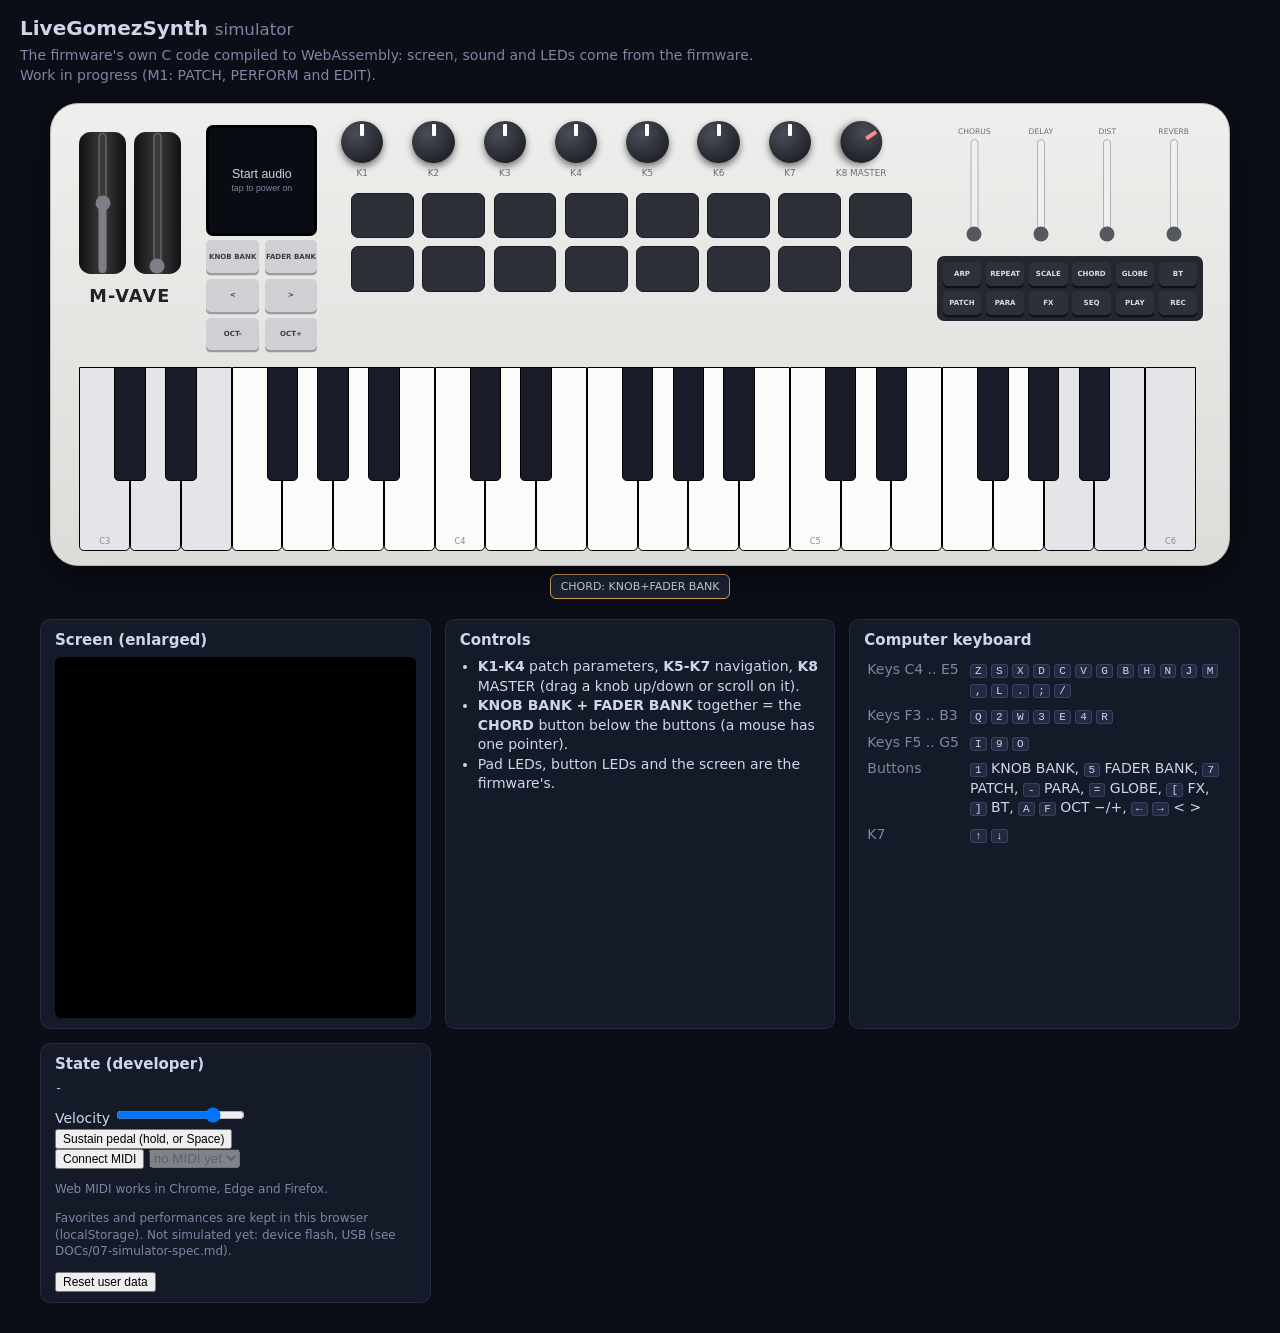
==== src/web/sim/index.html @ 79a20912 "LiveGomezSynth: live-performance firmware for the M-VAVE SMK-37 Pro Own firmware (OberVave voice cor" ====
<!doctype html>
<!-- SPDX-License-Identifier: GPL-3.0-only -->
<html lang="en">
  <head>
    <meta charset="utf-8" />
    <meta name="viewport" content="width=device-width, initial-scale=1" />
    <title>LiveGomezSynth Simulator</title>
    <link rel="stylesheet" href="sim.css" />
  </head>
  <body>
    <header class="top">
      <h1>LiveGomezSynth <small>simulator</small></h1>
      <p class="tag">
        The firmware's own C code compiled to WebAssembly: screen, sound and
        LEDs come from the firmware. Work in progress (M1: PATCH, PERFORM and
        EDIT).
      </p>
    </header>

    <main>
      <section class="stage">
        <div class="device" id="device" aria-label="Simulated SMK-37 Pro">
          <div class="wheels">
            <label class="wheel" title="Pitch wheel (springs back)"
              ><input id="pw" type="range" min="-100" max="100" value="0"
            /></label>
            <label class="wheel" title="Mod wheel"
              ><input id="mw" type="range" min="0" max="127" value="0"
            /></label>
          </div>
          <div class="logo">M-VAVE</div>
          <div class="screenbox">
            <canvas
              id="screen"
              width="240"
              height="240"
              aria-label="Screen"
            ></canvas>
            <button id="power" class="power">
              <span class="p1">Start audio</span
              ><span class="p2">tap to power on</span>
            </button>
          </div>
          <div class="btnsL" id="btnsL"></div>
          <div class="knobs" id="knobs"></div>
          <div class="pads" id="pads"></div>
          <div class="faders" id="faders"></div>
          <div class="btnsR" id="btnsR"></div>
          <div class="keys" id="keys" aria-label="Keyboard, C3 to C6"></div>
        </div>
        <div class="under" id="btns"></div>
      </section>

      <section class="info">
        <div class="box zoom">
          <h2>Screen (enlarged)</h2>
          <canvas id="screenBig" width="480" height="480"></canvas>
        </div>
        <div class="box">
          <h2>Controls</h2>
          <ul>
            <li>
              <b>K1-K4</b> patch parameters, <b>K5-K7</b> navigation,
              <b>K8</b> MASTER (drag a knob up/down or scroll on it).
            </li>
            <li>
              <b>KNOB BANK + FADER BANK</b> together = the <b>CHORD</b> button
              below the buttons (a mouse has one pointer).
            </li>
            <li>Pad LEDs, button LEDs and the screen are the firmware's.</li>
          </ul>
        </div>
        <div class="box">
          <h2>Computer keyboard</h2>
          <table class="map">
            <tr>
              <th>Keys C4 .. E5</th>
              <td>
                <kbd>Z</kbd> <kbd>S</kbd> <kbd>X</kbd> <kbd>D</kbd> <kbd>C</kbd>
                <kbd>V</kbd> <kbd>G</kbd> <kbd>B</kbd> <kbd>H</kbd> <kbd>N</kbd>
                <kbd>J</kbd> <kbd>M</kbd> <kbd>,</kbd> <kbd>L</kbd> <kbd>.</kbd>
                <kbd>;</kbd> <kbd>/</kbd>
              </td>
            </tr>
            <tr>
              <th>Keys F3 .. B3</th>
              <td>
                <kbd>Q</kbd> <kbd>2</kbd> <kbd>W</kbd> <kbd>3</kbd> <kbd>E</kbd>
                <kbd>4</kbd> <kbd>R</kbd>
              </td>
            </tr>
            <tr>
              <th>Keys F5 .. G5</th>
              <td><kbd>I</kbd> <kbd>9</kbd> <kbd>O</kbd></td>
            </tr>
            <tr>
              <th>Buttons</th>
              <td>
                <kbd>1</kbd> KNOB BANK, <kbd>5</kbd> FADER BANK,
                <kbd>7</kbd> PATCH, <kbd>-</kbd> PARA, <kbd>=</kbd> GLOBE,
                <kbd>[</kbd> FX, <kbd>]</kbd> BT, <kbd>A</kbd> <kbd>F</kbd> OCT
                &minus;/+, <kbd>&larr;</kbd> <kbd>&rarr;</kbd> &lt; &gt;
              </td>
            </tr>
            <tr>
              <th>K7</th>
              <td><kbd>&uarr;</kbd> <kbd>&darr;</kbd></td>
            </tr>
          </table>
        </div>
        <div class="box">
          <h2>State (developer)</h2>
          <pre id="state">-</pre>
          <label
            >Velocity
            <input id="vel" type="range" min="1" max="127" value="100"
          /></label>
          <button id="ped" class="small">Sustain pedal (hold, or Space)</button>
          <div class="midirow">
            <button id="midiBtn" class="small">Connect MIDI</button>
            <select id="midiSel" disabled>
              <option value="">no MIDI yet</option>
            </select>
          </div>
          <p class="hint" id="midiMsg">
            Web MIDI works in Chrome, Edge and Firefox.
          </p>
          <p class="hint">
            Favorites and performances are kept in this browser (localStorage).
            Not simulated yet: device flash, USB (see
            DOCs/07-simulator-spec.md).
          </p>
          <button id="resetDb" class="small">Reset user data</button>
        </div>
      </section>
    </main>
    <script src="sim.js"></script>
  </body>
</html>
---- src/web/sim/sim.css ----
/* SPDX-License-Identifier: GPL-3.0-only */
:root {
  --bg: #0b0e16;
  --panel: #151a28;
  --edge: #252c42;
  --txt: #cfd6ea;
  --dim: #7d86a3;
  --acc: #5aa0ff;
}
* {
  box-sizing: border-box;
}
body {
  margin: 0;
  background: var(--bg);
  color: var(--txt);
  font:
    14px/1.4 system-ui,
    sans-serif;
}
.top {
  padding: 14px 20px 4px;
}
.top h1 {
  margin: 0;
  font-size: 20px;
}
.top small {
  color: var(--dim);
  font-weight: 400;
}
.tag {
  margin: 4px 0 0;
  color: var(--dim);
  max-width: 760px;
}
main {
  display: flex;
  flex-wrap: wrap;
  gap: 20px;
  padding: 14px 20px 30px;
  align-items: flex-start;
  max-width: 1240px;
  margin: 0 auto;
}
/* the panel follows the photo of the SMK-37 Pro: every part is placed in percent of the body (714 x 280), type scales with it */
.stage {
  flex: 1 1 100%;
  display: flex;
  flex-direction: column;
  align-items: center;
  gap: 8px;
}
.device {
  position: relative;
  width: min(100%, 1180px);
  aspect-ratio: 714 / 280;
  container-type: inline-size;
  background: linear-gradient(#eeeeec, #dcdcd9);
  border: 1px solid #b9b9b5;
  border-radius: 2.2cqw;
  box-shadow: 0 10px 30px rgba(0, 0, 0, 0.5);
  color: #3a3d46;
  user-select: none;
}
.device > * {
  position: absolute;
}
.wheels {
  left: 2.4%;
  top: 6%;
  width: 8.6%;
  height: 31%;
  display: flex;
  gap: 8%;
}
.wheel {
  flex: 1;
  display: block;
  background: linear-gradient(90deg, #111, #3a3a3e 50%, #111);
  border-radius: 1cqw;
  position: relative;
}
.wheel input {
  writing-mode: vertical-lr;
  direction: rtl;
  width: 100%;
  height: 100%;
  margin: 0;
  opacity: 0.85;
  cursor: ns-resize;
  accent-color: #8a8d96;
}
.logo {
  left: 2.4%;
  top: 40%;
  width: 8.6%;
  font: 800 1.5cqw/1 system-ui, sans-serif;
  letter-spacing: 0.1cqw;
  text-align: center;
  color: #222;
}
.screenbox {
  left: 13.2%;
  top: 4.6%;
  width: 9.4%;
  aspect-ratio: 1;
  border: 0.3cqw solid #000;
  border-radius: 0.6cqw;
  background: #000;
  overflow: hidden;
}
#screen {
  width: 100%;
  height: 100%;
  image-rendering: pixelated;
  display: block;
}
.power {
  position: absolute;
  inset: 0;
  background: rgba(11, 14, 22, 0.92);
  color: var(--txt);
  border: 0;
  cursor: pointer;
  display: flex;
  flex-direction: column;
  align-items: center;
  justify-content: center;
  gap: 2px;
  padding: 2px;
}
.power[hidden] {
  display: none;
}
.power .p1 {
  font-size: 1.05cqw;
  line-height: 1.1;
}
.power .p2 {
  color: var(--dim);
  font-size: 0.75cqw;
}
.knobs {
  left: 23.4%;
  top: 3.6%;
  width: 48.4%;
  height: 15%;
  display: grid;
  grid-template-columns: repeat(8, 1fr);
}
.knob {
  text-align: center;
  touch-action: none;
  cursor: ns-resize;
}
.knob .cap {
  width: 3.6cqw;
  aspect-ratio: 1;
  margin: 0 auto;
  border-radius: 50%;
  background: radial-gradient(circle at 35% 30%, #4a4d58, #14151a);
  box-shadow: 0 0.3cqw 0.6cqw rgba(0, 0, 0, 0.5);
  position: relative;
}
.knob .cap::after {
  content: "";
  position: absolute;
  left: 50%;
  top: 8%;
  width: 0.35cqw;
  height: 28%;
  margin-left: -0.17cqw;
  background: #fff;
  border-radius: 1px;
}
.knob .lab {
  font-size: 0.75cqw;
  color: #6a6e7a;
  margin-top: 0.3cqw;
  white-space: nowrap;
}
.knob.master .cap::after {
  background: #ff8a8a;
}
.btnsL {
  left: 13.2%;
  top: 29.5%;
  width: 9.4%;
  height: 24%;
  display: grid;
  grid-template-columns: 1fr 1fr;
  gap: 0.5cqw;
}
.btnsR {
  left: 75.2%;
  top: 33%;
  width: 22.6%;
  height: 14%;
  display: grid;
  grid-template-columns: repeat(6, 1fr);
  grid-template-rows: 1fr 1fr;
  gap: 0.4cqw;
  padding: 0.5cqw;
  background: #25272e;
  border-radius: 0.6cqw;
}
.btn {
  background: #2d3038;
  color: #d9dce6;
  border: 0;
  border-radius: 0.4cqw;
  padding: 0;
  font: 600 0.6cqw/1.05 system-ui, sans-serif;
  cursor: pointer;
  touch-action: none;
  overflow: hidden;
  box-shadow: 0 0.2cqw 0 #111;
}
.btnsL .btn {
  background: #cfd0d3;
  color: #3a3d46;
  box-shadow: 0 0.2cqw 0 #9b9ca0;
}
.btn.down {
  transform: translateY(0.15cqw);
  box-shadow: none;
}
.btn.lit {
  outline: 0.2cqw solid #ff9a3c;
  outline-offset: -0.2cqw;
}
.pads {
  left: 25.5%;
  top: 19.3%;
  width: 47.6%;
  height: 21.4%;
  display: grid;
  grid-template-columns: repeat(8, 1fr);
  grid-template-rows: 1fr 1fr;
  gap: 0.7cqw;
}
.pad {
  border-radius: 0.6cqw;
  background: #2c2f38;
  border: 0.1cqw solid #1a1c22;
  cursor: pointer;
  touch-action: none;
  transition: box-shadow 60ms;
}
.pad.down {
  outline: 0.2cqw solid #fff;
}
.faders {
  left: 76%;
  top: 5%;
  width: 21.7%;
  height: 25%;
  display: flex;
  justify-content: space-between;
}
.fader {
  display: flex;
  flex-direction: column-reverse;
  align-items: center;
  width: 22%;
  height: 100%;
  font-size: 0.65cqw;
  color: #6a6e7a;
}
.fader input {
  writing-mode: vertical-lr;
  direction: rtl;
  flex: 1 1 0;
  min-height: 0;
  width: 100%;
  margin: 0;
  accent-color: #55585f;
}
.fader span {
  white-space: nowrap;
}
.under {
  display: flex;
  gap: 6px;
}
.under .btn {
  background: #1d2336;
  border: 1px solid #d8a45a;
  font: 11px system-ui;
  padding: 5px 10px;
  border-radius: 6px;
}
.keys {
  left: 2.4%;
  top: 57%;
  width: 94.8%;
  height: 40%;
  touch-action: none;
}
.key {
  position: absolute;
  top: 0;
  border: 1px solid #000;
  border-radius: 0 0 0.4cqw 0.4cqw;
  cursor: pointer;
}
.key.w {
  height: 100%;
  background: #fbfbfa;
}
.key.b {
  height: 62%;
  background: #1a1d29;
  z-index: 2;
}
.key.down.w {
  background: #9cc3ff;
}
.key.down.b {
  background: #3a62a8;
}
.key .kl {
  position: absolute;
  bottom: 2px;
  left: 0;
  right: 0;
  text-align: center;
  font-size: 0.7cqw;
  color: #889;
  pointer-events: none;
}
.key.b .kl {
  color: #99a;
}
.key.outer.w {
  background: #e4e5e8;
}
.info {
  display: grid;
  grid-template-columns: repeat(auto-fit, minmax(300px, 1fr));
  gap: 14px;
  width: 100%;
}
.box {
  background: var(--panel);
  border: 1px solid var(--edge);
  border-radius: 10px;
  padding: 10px 14px;
}
.box h2 {
  margin: 0 0 6px;
  font-size: 15px;
}
.box ul {
  margin: 0;
  padding-left: 18px;
}
kbd {
  background: #222a42;
  border: 1px solid #3a4263;
  border-radius: 3px;
  padding: 0 4px;
  font-size: 11px;
}
.map th {
  text-align: left;
  padding-right: 8px;
  color: var(--dim);
  font-weight: 400;
  white-space: nowrap;
  vertical-align: top;
}
.map td {
  padding-bottom: 4px;
}
pre {
  margin: 0 0 8px;
  font-size: 12px;
  color: #a8d0ff;
}
.hint {
  color: var(--dim);
  font-size: 12px;
}
.small {
  font-size: 12px;
}

.zoom canvas {
  width: 100%;
  max-width: 480px;
  aspect-ratio: 1;
  image-rendering: pixelated;
  border: 3px solid #000;
  border-radius: 6px;
  background: #000;
  display: block;
}
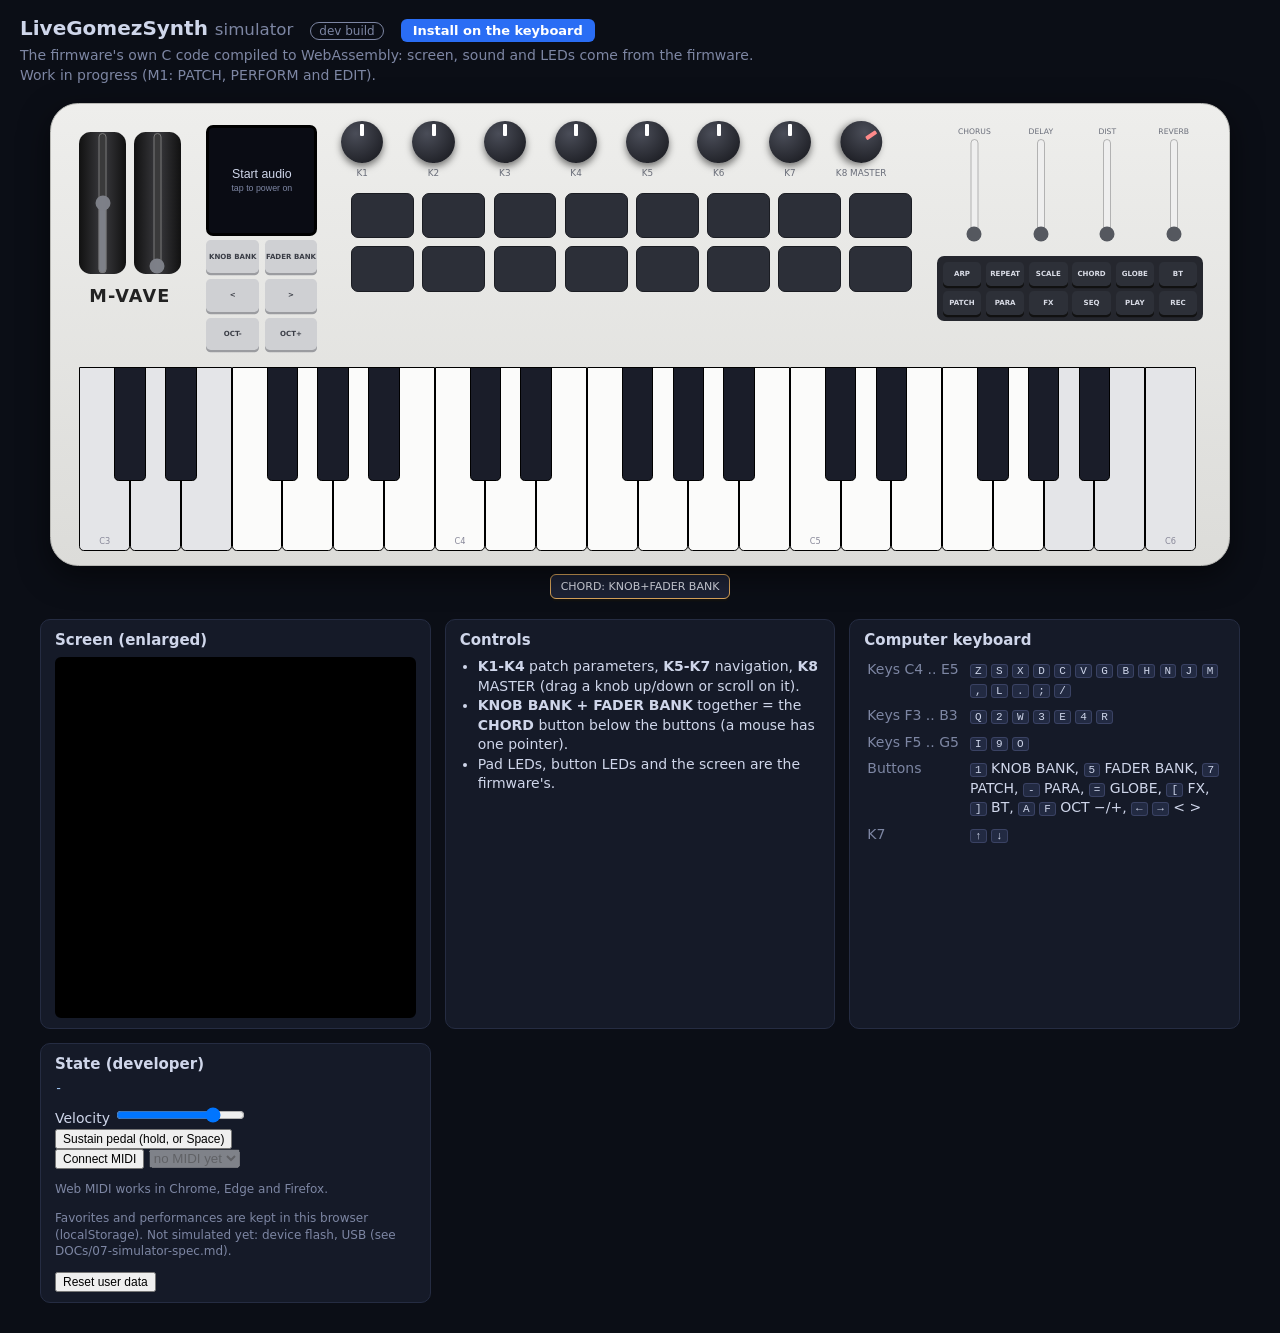
==== commit 991f3b04: "0.1.1: fix FM6 noise (signed block size), retune timbres, PATCH/PERFORM navigation, popup preview, i" ====
--- a/src/web/sim/index.html
+++ b/src/web/sim/index.html
@@ -9,7 +9,11 @@
   </head>
   <body>
     <header class="top">
-      <h1>LiveGomezSynth <small>simulator</small></h1>
+      <h1>
+        LiveGomezSynth <small>simulator</small>
+        <span class="ver" id="ver" title="Firmware version in this page">v?</span>
+        <a class="cta" id="installLink" href="install/">Install on the keyboard</a>
+      </h1>
       <p class="tag">
         The firmware's own C code compiled to WebAssembly: screen, sound and
         LEDs come from the firmware. Work in progress (M1: PATCH, PERFORM and
--- a/src/web/sim/sim.css
+++ b/src/web/sim/sim.css
@@ -28,6 +28,28 @@
 .top small {
   color: var(--dim);
   font-weight: 400;
+}
+.top .ver {
+  margin-left: 10px;
+  padding: 1px 8px;
+  border: 1px solid var(--dim);
+  border-radius: 10px;
+  font-size: 12px;
+  font-weight: 400;
+  color: var(--dim);
+}
+.top .cta {
+  margin-left: 10px;
+  padding: 4px 12px;
+  border-radius: 6px;
+  background: #2a6df4;
+  color: #fff;
+  font-size: 13px;
+  font-weight: 600;
+  text-decoration: none;
+}
+.top .cta:hover {
+  background: #4a85ff;
 }
 .tag {
   margin: 4px 0 0;
